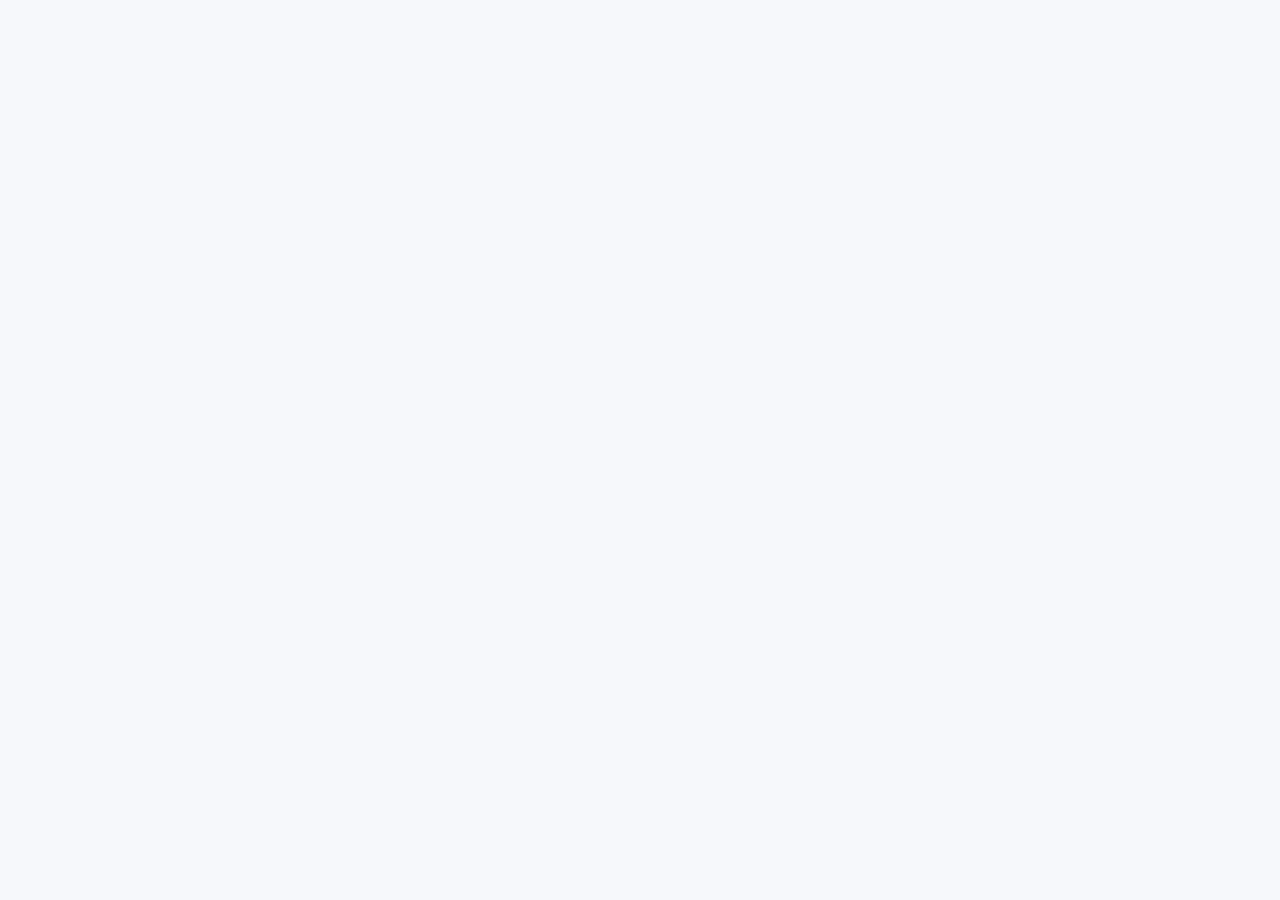
==== index.html @ ae8ec5ec "Initial commit" ====
<!doctype html>
<html lang="th">
<head>
<meta charset="utf-8">
<meta name="viewport" content="width=device-width, initial-scale=1">
<title>หน้าแรก | คลังกฎหมายคุรุสภา</title>
<meta name="description" content="คลังกฎหมายและข้อเสนอปฏิรูปอนุบัญญัติคุรุสภา — เครื่องมือภายในทีมยกร่าง">
<link rel="preconnect" href="https://fonts.googleapis.com">
<link rel="preconnect" href="https://fonts.gstatic.com" crossorigin>
<link href="https://fonts.googleapis.com/css2?family=Sarabun:wght@400;600;700&display=swap" rel="stylesheet">
<link rel="stylesheet" href="assets/css/style.css">
</head>
<body data-page="index.html">
<main>
  <div class="wrap">
    <div class="pagehead" id="pagehead"></div>
    <div id="app"></div>
  </div>
</main>
<script src="assets/js/app.js"></script>
</body>
</html>
---- assets/css/style.css ----
:root{
  --navy:#1f3864; --accent:#c55a11; --green:#375623; --red:#9c2a2a; --teal:#1f6e6e;
  --ink:#1b2733; --muted:#5b6b7b; --line:#e2e6ec; --bg:#f6f8fb; --card:#ffffff;
  --chip:#eef2f7; --shadow:0 1px 3px rgba(20,40,80,.08),0 1px 2px rgba(20,40,80,.06);
}
:root:not([data-theme="light"]) @media (prefers-color-scheme: dark){}
@media (prefers-color-scheme: dark){:root:not([data-theme="light"]){
  --ink:#e8edf3; --muted:#9fb0c0; --line:#26313f; --bg:#0f151d; --card:#161e29;
  --chip:#1d2734; --shadow:none;
}}
:root[data-theme="dark"]{--ink:#e8edf3;--muted:#9fb0c0;--line:#26313f;--bg:#0f151d;--card:#161e29;--chip:#1d2734;--shadow:none;}
*{box-sizing:border-box}
html,body{margin:0}
body{font-family:"Sarabun","TH Sarabun New",system-ui,sans-serif;color:var(--ink);background:var(--bg);
  line-height:1.55;font-size:17px;-webkit-font-smoothing:antialiased}
a{color:var(--navy);text-decoration:none}a:hover{text-decoration:underline}
.wrap{max-width:1120px;margin:0 auto;padding:0 16px}
/* header */
header.site{background:var(--navy);color:#fff;position:sticky;top:0;z-index:20;box-shadow:var(--shadow)}
header.site .wrap{display:flex;align-items:center;gap:14px;min-height:60px;flex-wrap:wrap}
header.site .brand{font-weight:700;font-size:20px;color:#fff;display:flex;align-items:center;gap:9px;white-space:nowrap}
header.site .brand .dot{width:11px;height:11px;border-radius:50%;background:var(--accent);display:inline-block}
header.site nav{display:flex;gap:2px;flex-wrap:wrap;margin-left:auto}
header.site nav a{color:#dfe7f2;padding:7px 11px;border-radius:7px;font-size:15.5px;white-space:nowrap}
header.site nav a:hover{background:rgba(255,255,255,.12);text-decoration:none}
header.site nav a.active{background:#fff;color:var(--navy);font-weight:600}
/* hero / page head */
.pagehead{padding:26px 0 8px}
.pagehead h1{margin:0 0 4px;font-size:27px;color:var(--navy)}
.pagehead p{margin:0;color:var(--muted)}
main{padding:16px 0 60px}
/* cards + grid */
.grid{display:grid;gap:14px}
.g4{grid-template-columns:repeat(4,1fr)}.g3{grid-template-columns:repeat(3,1fr)}.g2{grid-template-columns:repeat(2,1fr)}
@media(max-width:820px){.g4{grid-template-columns:repeat(2,1fr)}.g3,.g2{grid-template-columns:1fr}}
.card{background:var(--card);border:1px solid var(--line);border-radius:12px;padding:16px;box-shadow:var(--shadow)}
.stat{display:flex;flex-direction:column;gap:2px}
.stat .n{font-size:30px;font-weight:700;color:var(--navy);line-height:1}
.stat .l{color:var(--muted);font-size:14.5px}
.stat .s{font-size:13px;color:var(--muted)}
.card h3{margin:0 0 8px;font-size:18px;color:var(--navy)}
/* chips / badges */
.chip{display:inline-block;background:var(--chip);color:var(--ink);border-radius:999px;padding:2px 10px;font-size:13px;margin:2px 4px 2px 0;border:1px solid var(--line)}
.badge{display:inline-block;border-radius:6px;padding:1px 8px;font-size:12.5px;font-weight:600;white-space:nowrap}
.b-keep{background:#e6f0e6;color:var(--green)} .b-amend{background:#fbf0e0;color:var(--accent)}
.b-repeal{background:#f7e4e4;color:var(--red)} .b-verify{background:#ececec;color:#555}
.b-done{background:#e7f1f1;color:var(--teal)}
.b-inforce{background:#e6f0e6;color:var(--green)} .b-amended{background:#fbf0e0;color:var(--accent)}
.b-repealed{background:#f7e4e4;color:var(--red)} .b-reference{background:#eef2f7;color:var(--navy)}
.b-draft{background:#f0ecf7;color:#5b3b8c}
/* controls */
.controls{display:flex;gap:10px;flex-wrap:wrap;align-items:center;margin:6px 0 14px}
.controls input[type=search],.controls select{font-family:inherit;font-size:15.5px;padding:9px 12px;border:1px solid var(--line);
  border-radius:9px;background:var(--card);color:var(--ink)}
.controls input[type=search]{flex:1;min-width:220px}
.count{color:var(--muted);font-size:14.5px}
/* list */
.item{background:var(--card);border:1px solid var(--line);border-radius:11px;padding:13px 15px;margin-bottom:9px;box-shadow:var(--shadow)}
.item h4{margin:0 0 4px;font-size:17px}
.item .meta{color:var(--muted);font-size:13.5px;display:flex;gap:10px;flex-wrap:wrap;align-items:center}
.item .note{margin-top:6px;font-size:14px;color:var(--muted)}
/* table */
table.tbl{width:100%;border-collapse:collapse;background:var(--card);border-radius:11px;overflow:hidden;box-shadow:var(--shadow);font-size:14.5px}
table.tbl th{background:var(--navy);color:#fff;text-align:left;padding:9px 11px;font-weight:600;font-size:14px}
table.tbl td{padding:9px 11px;border-top:1px solid var(--line);vertical-align:top}
table.tbl tr:nth-child(even) td{background:rgba(0,0,0,.015)}
/* hierarchy */
.level{margin:0 0 12px}
.level .lh{font-weight:700;color:var(--navy);margin-bottom:6px}
.tree .node{border-left:3px solid var(--navy);background:var(--card);border:1px solid var(--line);border-left-width:4px;
  border-radius:9px;padding:10px 13px;margin:7px 0;box-shadow:var(--shadow)}
.tree .node small{color:var(--muted)}
.arrow{color:var(--muted);text-align:center;font-size:20px;margin:-2px 0}
/* compare */
.cmp{display:grid;grid-template-columns:1fr 1fr;gap:0;border:1px solid var(--line);border-radius:11px;overflow:hidden}
@media(max-width:820px){.cmp{grid-template-columns:1fr}}
.cmp .col{padding:12px 14px}.cmp .col+.col{border-left:1px solid var(--line)}
.cmp .colh{font-weight:700;color:#fff;padding:8px 14px}
.cmp .old .colh{background:#8a8a8a}.cmp .new .colh{background:var(--green)}
.cmp .row{border-top:1px solid var(--line);font-size:14.5px}
/* callout */
.callout{border-left:4px solid var(--accent);background:#fff6ec;border-radius:9px;padding:12px 15px;margin:12px 0}
.callout.green{border-color:var(--green);background:#eaf4ea}.callout.red{border-color:var(--red);background:#fbeaea}
.callout.teal{border-color:var(--teal);background:#e7f1f1}
.callout h3{margin:0 0 5px}
footer.site{border-top:1px solid var(--line);color:var(--muted);font-size:13.5px;padding:20px 0;text-align:center}
.backlink{display:inline-block;margin:10px 0;color:var(--muted)}
.hide{display:none!important}
.pill-row{display:flex;gap:8px;flex-wrap:wrap;margin:10px 0}
.pill{cursor:pointer;border:1px solid var(--line);background:var(--card);border-radius:999px;padding:5px 13px;font-size:14px;color:var(--ink)}
.pill.on{background:var(--navy);color:#fff;border-color:var(--navy)}
.disclaimer{font-size:12.5px;color:var(--muted);font-style:italic}
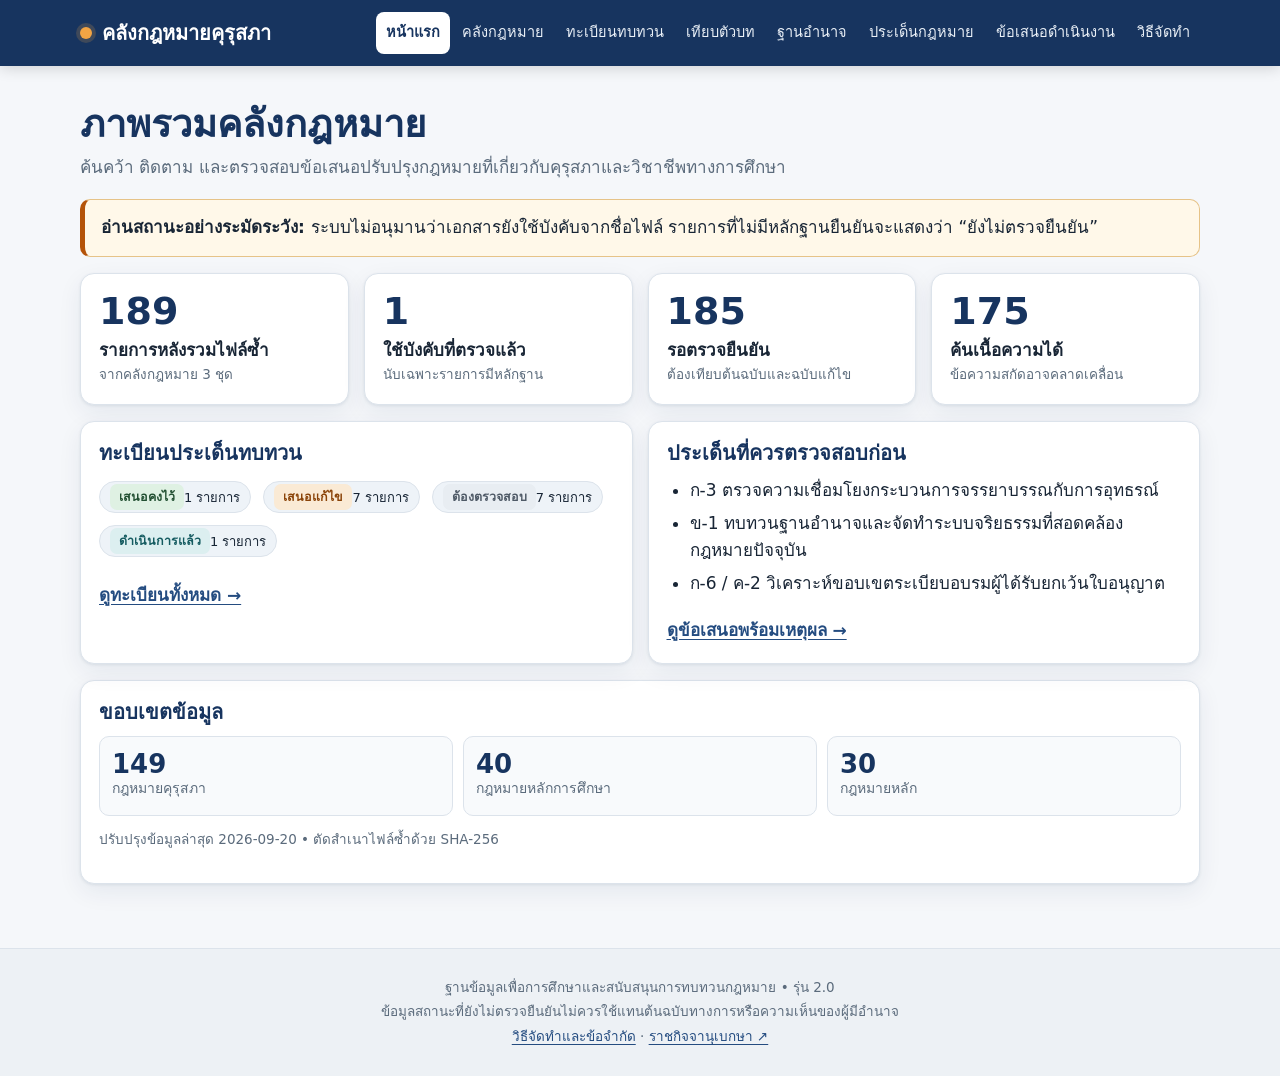
==== commit abd0bbc2: "Edit by Chat GPT แก้ไขชุดไฟล์โดยใช้ Chat GPT" ====
--- a/index.html
+++ b/index.html
@@ -4,7 +4,8 @@
 <meta charset="utf-8">
 <meta name="viewport" content="width=device-width, initial-scale=1">
 <title>หน้าแรก | คลังกฎหมายคุรุสภา</title>
-<meta name="description" content="คลังกฎหมายและข้อเสนอปฏิรูปอนุบัญญัติคุรุสภา — เครื่องมือภายในทีมยกร่าง">
+<meta name="description" content="คลังกฎหมายคุรุสภา กฎหมายการศึกษา และข้อเสนอทบทวน พร้อมแสดงระดับการตรวจยืนยัน">
+<link rel="icon" href="assets/favicon.svg" type="image/svg+xml">
 <link rel="preconnect" href="https://fonts.googleapis.com">
 <link rel="preconnect" href="https://fonts.gstatic.com" crossorigin>
 <link href="https://fonts.googleapis.com/css2?family=Sarabun:wght@400;600;700&display=swap" rel="stylesheet">
--- a/assets/css/style.css
+++ b/assets/css/style.css
@@ -1,92 +1,237 @@
-:root{
-  --navy:#1f3864; --accent:#c55a11; --green:#375623; --red:#9c2a2a; --teal:#1f6e6e;
-  --ink:#1b2733; --muted:#5b6b7b; --line:#e2e6ec; --bg:#f6f8fb; --card:#ffffff;
-  --chip:#eef2f7; --shadow:0 1px 3px rgba(20,40,80,.08),0 1px 2px rgba(20,40,80,.06);
-}
-:root:not([data-theme="light"]) @media (prefers-color-scheme: dark){}
-@media (prefers-color-scheme: dark){:root:not([data-theme="light"]){
-  --ink:#e8edf3; --muted:#9fb0c0; --line:#26313f; --bg:#0f151d; --card:#161e29;
-  --chip:#1d2734; --shadow:none;
-}}
-:root[data-theme="dark"]{--ink:#e8edf3;--muted:#9fb0c0;--line:#26313f;--bg:#0f151d;--card:#161e29;--chip:#1d2734;--shadow:none;}
-*{box-sizing:border-box}
-html,body{margin:0}
-body{font-family:"Sarabun","TH Sarabun New",system-ui,sans-serif;color:var(--ink);background:var(--bg);
-  line-height:1.55;font-size:17px;-webkit-font-smoothing:antialiased}
-a{color:var(--navy);text-decoration:none}a:hover{text-decoration:underline}
-.wrap{max-width:1120px;margin:0 auto;padding:0 16px}
-/* header */
-header.site{background:var(--navy);color:#fff;position:sticky;top:0;z-index:20;box-shadow:var(--shadow)}
-header.site .wrap{display:flex;align-items:center;gap:14px;min-height:60px;flex-wrap:wrap}
-header.site .brand{font-weight:700;font-size:20px;color:#fff;display:flex;align-items:center;gap:9px;white-space:nowrap}
-header.site .brand .dot{width:11px;height:11px;border-radius:50%;background:var(--accent);display:inline-block}
-header.site nav{display:flex;gap:2px;flex-wrap:wrap;margin-left:auto}
-header.site nav a{color:#dfe7f2;padding:7px 11px;border-radius:7px;font-size:15.5px;white-space:nowrap}
-header.site nav a:hover{background:rgba(255,255,255,.12);text-decoration:none}
-header.site nav a.active{background:#fff;color:var(--navy);font-weight:600}
-/* hero / page head */
-.pagehead{padding:26px 0 8px}
-.pagehead h1{margin:0 0 4px;font-size:27px;color:var(--navy)}
-.pagehead p{margin:0;color:var(--muted)}
-main{padding:16px 0 60px}
-/* cards + grid */
-.grid{display:grid;gap:14px}
-.g4{grid-template-columns:repeat(4,1fr)}.g3{grid-template-columns:repeat(3,1fr)}.g2{grid-template-columns:repeat(2,1fr)}
-@media(max-width:820px){.g4{grid-template-columns:repeat(2,1fr)}.g3,.g2{grid-template-columns:1fr}}
-.card{background:var(--card);border:1px solid var(--line);border-radius:12px;padding:16px;box-shadow:var(--shadow)}
-.stat{display:flex;flex-direction:column;gap:2px}
-.stat .n{font-size:30px;font-weight:700;color:var(--navy);line-height:1}
-.stat .l{color:var(--muted);font-size:14.5px}
-.stat .s{font-size:13px;color:var(--muted)}
-.card h3{margin:0 0 8px;font-size:18px;color:var(--navy)}
-/* chips / badges */
-.chip{display:inline-block;background:var(--chip);color:var(--ink);border-radius:999px;padding:2px 10px;font-size:13px;margin:2px 4px 2px 0;border:1px solid var(--line)}
-.badge{display:inline-block;border-radius:6px;padding:1px 8px;font-size:12.5px;font-weight:600;white-space:nowrap}
-.b-keep{background:#e6f0e6;color:var(--green)} .b-amend{background:#fbf0e0;color:var(--accent)}
-.b-repeal{background:#f7e4e4;color:var(--red)} .b-verify{background:#ececec;color:#555}
-.b-done{background:#e7f1f1;color:var(--teal)}
-.b-inforce{background:#e6f0e6;color:var(--green)} .b-amended{background:#fbf0e0;color:var(--accent)}
-.b-repealed{background:#f7e4e4;color:var(--red)} .b-reference{background:#eef2f7;color:var(--navy)}
-.b-draft{background:#f0ecf7;color:#5b3b8c}
-/* controls */
-.controls{display:flex;gap:10px;flex-wrap:wrap;align-items:center;margin:6px 0 14px}
-.controls input[type=search],.controls select{font-family:inherit;font-size:15.5px;padding:9px 12px;border:1px solid var(--line);
-  border-radius:9px;background:var(--card);color:var(--ink)}
-.controls input[type=search]{flex:1;min-width:220px}
-.count{color:var(--muted);font-size:14.5px}
-/* list */
-.item{background:var(--card);border:1px solid var(--line);border-radius:11px;padding:13px 15px;margin-bottom:9px;box-shadow:var(--shadow)}
-.item h4{margin:0 0 4px;font-size:17px}
-.item .meta{color:var(--muted);font-size:13.5px;display:flex;gap:10px;flex-wrap:wrap;align-items:center}
-.item .note{margin-top:6px;font-size:14px;color:var(--muted)}
-/* table */
-table.tbl{width:100%;border-collapse:collapse;background:var(--card);border-radius:11px;overflow:hidden;box-shadow:var(--shadow);font-size:14.5px}
-table.tbl th{background:var(--navy);color:#fff;text-align:left;padding:9px 11px;font-weight:600;font-size:14px}
-table.tbl td{padding:9px 11px;border-top:1px solid var(--line);vertical-align:top}
-table.tbl tr:nth-child(even) td{background:rgba(0,0,0,.015)}
-/* hierarchy */
-.level{margin:0 0 12px}
-.level .lh{font-weight:700;color:var(--navy);margin-bottom:6px}
-.tree .node{border-left:3px solid var(--navy);background:var(--card);border:1px solid var(--line);border-left-width:4px;
-  border-radius:9px;padding:10px 13px;margin:7px 0;box-shadow:var(--shadow)}
-.tree .node small{color:var(--muted)}
-.arrow{color:var(--muted);text-align:center;font-size:20px;margin:-2px 0}
-/* compare */
-.cmp{display:grid;grid-template-columns:1fr 1fr;gap:0;border:1px solid var(--line);border-radius:11px;overflow:hidden}
-@media(max-width:820px){.cmp{grid-template-columns:1fr}}
-.cmp .col{padding:12px 14px}.cmp .col+.col{border-left:1px solid var(--line)}
-.cmp .colh{font-weight:700;color:#fff;padding:8px 14px}
-.cmp .old .colh{background:#8a8a8a}.cmp .new .colh{background:var(--green)}
-.cmp .row{border-top:1px solid var(--line);font-size:14.5px}
-/* callout */
-.callout{border-left:4px solid var(--accent);background:#fff6ec;border-radius:9px;padding:12px 15px;margin:12px 0}
-.callout.green{border-color:var(--green);background:#eaf4ea}.callout.red{border-color:var(--red);background:#fbeaea}
-.callout.teal{border-color:var(--teal);background:#e7f1f1}
-.callout h3{margin:0 0 5px}
-footer.site{border-top:1px solid var(--line);color:var(--muted);font-size:13.5px;padding:20px 0;text-align:center}
-.backlink{display:inline-block;margin:10px 0;color:var(--muted)}
-.hide{display:none!important}
-.pill-row{display:flex;gap:8px;flex-wrap:wrap;margin:10px 0}
-.pill{cursor:pointer;border:1px solid var(--line);background:var(--card);border-radius:999px;padding:5px 13px;font-size:14px;color:var(--ink)}
-.pill.on{background:var(--navy);color:#fff;border-color:var(--navy)}
-.disclaimer{font-size:12.5px;color:var(--muted);font-style:italic}
+:root {
+  --navy: #17345f;
+  --navy-2: #244c80;
+  --accent: #b45309;
+  --green: #28603b;
+  --red: #962d2d;
+  --teal: #126b70;
+  --ink: #182535;
+  --muted: #5b6b7c;
+  --line: #dce3eb;
+  --bg: #f5f7fa;
+  --card: #fff;
+  --chip: #eef3f8;
+  --focus: #f5a623;
+  --shadow: 0 8px 24px rgba(19, 48, 82, .07), 0 1px 3px rgba(19, 48, 82, .08);
+}
+
+* { box-sizing: border-box; }
+html { scroll-behavior: smooth; }
+html, body { margin: 0; min-height: 100%; }
+body {
+  color: var(--ink);
+  background: var(--bg);
+  font-family: "Sarabun", system-ui, -apple-system, sans-serif;
+  font-size: 17px;
+  line-height: 1.62;
+  -webkit-font-smoothing: antialiased;
+}
+a { color: var(--navy-2); text-underline-offset: 3px; }
+a:hover { text-decoration-thickness: 2px; }
+button, input, select { font: inherit; }
+button { cursor: pointer; }
+:focus-visible { outline: 3px solid var(--focus); outline-offset: 3px; }
+.wrap { width: min(1120px, calc(100% - 32px)); margin-inline: auto; }
+.skip-link {
+  position: fixed; left: 16px; top: -100px; z-index: 100;
+  padding: 10px 16px; border-radius: 0 0 8px 8px; background: #fff; color: var(--navy); font-weight: 700;
+}
+.skip-link:focus { top: 0; }
+
+/* Header */
+header.site { position: sticky; top: 0; z-index: 30; color: #fff; background: var(--navy); box-shadow: 0 2px 14px rgba(0, 0, 0, .16); }
+.header-inner { display: flex; align-items: center; min-height: 66px; gap: 16px; }
+.brand { display: flex; align-items: center; gap: 10px; color: #fff; font-size: 20px; font-weight: 700; text-decoration: none; white-space: nowrap; }
+.brand:hover { text-decoration: none; }
+.brand .dot { width: 12px; height: 12px; border-radius: 50%; background: #f2a444; box-shadow: 0 0 0 4px rgba(242, 164, 68, .18); }
+header.site nav { display: flex; flex-wrap: wrap; justify-content: flex-end; gap: 2px; margin-left: auto; }
+header.site nav a { min-height: 42px; display: inline-flex; align-items: center; padding: 7px 10px; border-radius: 8px; color: #eaf0f7; font-size: 14.5px; text-decoration: none; white-space: nowrap; }
+header.site nav a:hover { background: rgba(255, 255, 255, .12); }
+header.site nav a.active { color: var(--navy); background: #fff; font-weight: 700; }
+.nav-toggle { display: none; align-items: center; min-height: 44px; gap: 7px; margin-left: auto; padding: 7px 12px; color: #fff; background: transparent; border: 1px solid rgba(255, 255, 255, .55); border-radius: 8px; }
+
+/* Layout and typography */
+main { min-height: 70vh; padding-bottom: 64px; }
+.pagehead { padding: 34px 0 18px; }
+.pagehead h1 { max-width: 900px; margin: 0 0 5px; color: var(--navy); font-size: clamp(27px, 3vw, 38px); line-height: 1.28; }
+.pagehead p { max-width: 860px; margin: 0; color: var(--muted); font-size: 17px; }
+h2, h3 { color: var(--navy); line-height: 1.35; }
+.card h2, .callout h2, .tracker-group h2 { margin: 0 0 10px; font-size: 20px; }
+.card h3 { margin: 12px 0 6px; font-size: 17px; }
+.grid { display: grid; gap: 15px; }
+.g4 { grid-template-columns: repeat(4, minmax(0, 1fr)); }
+.g3 { grid-template-columns: repeat(3, minmax(0, 1fr)); }
+.g2 { grid-template-columns: repeat(2, minmax(0, 1fr)); }
+.section-gap { margin-top: 16px; }
+.card { padding: 18px; border: 1px solid var(--line); border-radius: 14px; background: var(--card); box-shadow: var(--shadow); }
+.stat { display: flex; min-height: 130px; flex-direction: column; justify-content: center; }
+.stat .n { color: var(--navy); font-size: 38px; font-weight: 700; line-height: 1; }
+.stat .l { margin-top: 7px; font-weight: 600; }
+.stat .s { color: var(--muted); font-size: 13.5px; }
+.compact-list { margin: 6px 0 12px; padding-left: 23px; }
+.compact-list li { margin-bottom: 5px; }
+.text-link { display: inline-block; margin-top: 8px; font-weight: 600; }
+.lead { color: #304257; font-size: 18px; }
+.fine-print { color: var(--muted); font-size: 13.5px; }
+.empty-state { padding: 26px; border: 1px dashed #aeb9c7; border-radius: 12px; color: var(--muted); text-align: center; background: rgba(255, 255, 255, .5); }
+
+/* Notices */
+.notice { margin: 0 0 16px; padding: 14px 16px; border: 1px solid #e6c388; border-left: 5px solid var(--accent); border-radius: 10px; background: #fff8e9; }
+.notice.subtle { border-color: #cdd9e7; border-left-color: var(--navy-2); background: #f1f6fc; }
+.callout { margin: 16px 0; padding: 14px 17px; border-left: 5px solid var(--accent); border-radius: 10px; background: #fff6e9; }
+.callout p { margin: 5px 0; }
+.callout.green { border-color: var(--green); background: #edf7ef; }
+.callout.red { border-color: var(--red); background: #fceeee; }
+.callout.teal { border-color: var(--teal); background: #eaf6f7; }
+.callout.warning { border-color: var(--accent); background: #fff8e9; }
+
+/* Badges and buttons */
+.chip { display: inline-flex; align-items: center; min-height: 28px; margin: 2px 4px 2px 0; padding: 2px 10px; border: 1px solid var(--line); border-radius: 999px; background: var(--chip); font-size: 13px; }
+.badge { display: inline-flex; align-items: center; min-height: 26px; padding: 2px 9px; border-radius: 7px; font-size: 12.5px; font-weight: 700; white-space: nowrap; }
+.b-keep, .b-inforce { color: #214f31; background: #dff1e3; }
+.b-amend, .b-amended { color: #8a4308; background: #faead5; }
+.b-repeal, .b-repealed { color: #812828; background: #f5dede; }
+.b-verify, .b-unverified { color: #4e5966; background: #e8edf2; }
+.b-done { color: #145b60; background: #dceff0; }
+.b-reference { color: var(--navy); background: #e6edf6; }
+.b-draft { color: #5a3b87; background: #eee7f7; }
+.button { display: inline-flex; min-height: 44px; align-items: center; justify-content: center; padding: 8px 14px; border: 1px solid var(--navy); border-radius: 9px; color: #fff; background: var(--navy); font-weight: 600; text-decoration: none; }
+.button:hover { background: var(--navy-2); text-decoration: none; }
+.button.secondary { color: var(--navy); background: #fff; }
+
+/* Dashboard */
+.scope-grid { display: grid; grid-template-columns: repeat(3, 1fr); gap: 10px; }
+.scope-item { display: flex; min-height: 80px; flex-direction: column; justify-content: center; padding: 12px; border: 1px solid var(--line); border-radius: 10px; text-decoration: none; background: #f8fafc; }
+.scope-item:hover { border-color: #94a9c0; text-decoration: none; }
+.scope-item strong { color: var(--navy); font-size: 26px; line-height: 1; }
+.scope-item span { color: var(--muted); font-size: 14px; }
+
+/* Controls */
+.controls { display: flex; flex-wrap: wrap; align-items: end; gap: 10px; margin: 14px 0 17px; padding: 14px; border: 1px solid var(--line); border-radius: 12px; background: var(--card); }
+.field { display: flex; min-width: 150px; flex-direction: column; gap: 4px; color: var(--muted); font-size: 13px; }
+.field:first-child { flex: 1 1 240px; }
+.field-label { font-weight: 600; }
+.field input, .field select, .controls input[type="search"], .controls select { min-height: 44px; padding: 8px 11px; border: 1px solid #b8c4d1; border-radius: 8px; color: var(--ink); background: #fff; }
+.check-field { display: inline-flex; min-height: 44px; align-items: center; gap: 7px; color: var(--ink); white-space: nowrap; }
+.check-field input { width: 20px; height: 20px; accent-color: var(--navy); }
+.result-count { margin-left: auto; padding-bottom: 10px; color: var(--muted); font-size: 14px; }
+
+/* Library */
+.item { margin-bottom: 10px; padding: 15px 17px; border: 1px solid var(--line); border-radius: 12px; background: var(--card); box-shadow: var(--shadow); }
+.item h2 { margin: 0 0 7px; font-size: 18px; }
+.meta { display: flex; flex-wrap: wrap; align-items: center; gap: 7px 10px; color: var(--muted); font-size: 13.5px; }
+.note { margin: 8px 0 0; color: var(--muted); font-size: 14.5px; }
+.search-snippet { margin: 9px 0 0; padding: 8px 10px; border-radius: 7px; color: #3c4b5b; background: #f5f7fa; font-size: 14px; }
+mark { padding: 0 2px; background: #ffdd7a; }
+
+/* Tables and detail */
+.table-scroll { max-width: 100%; overflow-x: auto; border-radius: 0 0 12px 12px; -webkit-overflow-scrolling: touch; }
+table.tbl { width: 100%; min-width: 850px; border-collapse: collapse; color: var(--ink); background: var(--card); font-size: 14.5px; }
+table.tbl th { padding: 10px 12px; color: #fff; background: var(--navy); text-align: left; font-weight: 600; }
+table.tbl td { padding: 10px 12px; border-top: 1px solid var(--line); vertical-align: top; }
+table.tbl tr:nth-child(even) td { background: #fafbfd; }
+.tracker-group { margin-bottom: 17px; border: 1px solid var(--line); border-radius: 13px; background: var(--card); box-shadow: var(--shadow); overflow: hidden; }
+.tracker-group > h2 { margin: 0; padding: 11px 14px; color: #fff; background: var(--navy); }
+.detail-table { width: 100%; border-collapse: collapse; }
+.detail-table th, .detail-table td { padding: 10px 8px; border-bottom: 1px solid var(--line); text-align: left; vertical-align: top; }
+.detail-table th { width: 210px; color: var(--navy); }
+.detail-table tr:last-child th, .detail-table tr:last-child td { border-bottom: 0; }
+.source-list { overflow-wrap: anywhere; }
+.source-list li { margin-bottom: 8px; }
+.source-list code { display: block; margin-top: 2px; color: var(--muted); font-size: 12px; }
+.action-row { display: flex; flex-wrap: wrap; gap: 9px; margin: 13px 0 8px; }
+.citation-box { width: 100%; min-height: 128px; margin: 10px 0 13px; padding: 13px 15px; border: 1px solid var(--line); border-left: 4px solid var(--navy-2); border-radius: 8px; color: var(--ink); background: #f7f9fc; font-family: inherit; font-size: 15px; line-height: 1.6; resize: vertical; overflow-wrap: anywhere; }
+.backlink { display: inline-block; margin: 4px 0 12px; color: var(--muted); }
+.fulltext { max-height: 560px; margin: 12px 0 0; padding: 14px; overflow: auto; border: 1px solid var(--line); border-radius: 8px; white-space: pre-wrap; color: #273747; background: #fbfcfd; font-family: "Sarabun", system-ui, sans-serif; font-size: 15px; line-height: 1.7; }
+.loading { color: var(--muted); }
+
+/* Tracker filters */
+.pill-row { display: flex; flex-wrap: wrap; gap: 8px; margin: 12px 0 15px; }
+.pill { min-height: 42px; padding: 7px 14px; border: 1px solid #aebac7; border-radius: 999px; color: var(--ink); background: var(--card); }
+.pill.on { color: #fff; border-color: var(--navy); background: var(--navy); }
+
+/* Proposals, opinions and authority */
+.proposal-group, .opinion { margin-bottom: 16px; }
+.proposal-item { padding: 14px 0; border-top: 1px solid var(--line); }
+.proposal-item:first-of-type { border-top: 0; }
+.proposal-item h3 { margin-top: 0; }
+.proposal-details { display: grid; grid-template-columns: minmax(150px, 210px) 1fr; margin: 12px 0 0; border-top: 1px solid var(--line); }
+.proposal-details dt, .proposal-details dd { margin: 0; padding: 7px 5px; border-bottom: 1px solid var(--line); }
+.proposal-details dt { color: var(--navy); font-weight: 700; }
+.opinion > section { padding-top: 3px; }
+.opinion > section h3 { margin-bottom: 3px; }
+.opinion > section p { margin-top: 0; }
+.level { margin: 0 0 10px; }
+.level > h2 { margin: 0 0 8px; font-size: 19px; }
+.tree .node { margin: 8px 0; padding: 12px 15px; border: 1px solid var(--line); border-left: 5px solid var(--navy-2); border-radius: 10px; background: var(--card); box-shadow: var(--shadow); }
+.tree .node h3 { margin: 0 0 4px; }
+.tree .node p { margin: 4px 0; }
+.tree .basis { color: var(--muted); font-size: 14px; }
+.arrow { margin: -2px 0 7px; color: var(--muted); font-size: 25px; text-align: center; }
+
+/* Compare */
+.cmp { display: grid; grid-template-columns: 1fr 1fr; border: 1px solid var(--line); border-radius: 12px; overflow: hidden; background: var(--card); }
+.cmp .col { min-width: 0; padding: 0 15px 14px; }
+.cmp .col + .col { border-left: 1px solid var(--line); }
+.cmp .colh { margin: 0 -15px 9px; padding: 10px 15px; color: #fff; font-size: 17px; }
+.cmp .old .colh { background: #687382; }
+.cmp .new .colh { background: var(--green); }
+.cmp .row { padding: 10px 0; border-top: 1px solid var(--line); font-size: 14.5px; }
+
+/* Methodology */
+.method-grid { display: grid; grid-template-columns: minmax(0, 1fr) minmax(0, 1fr); gap: 15px; }
+.steps { counter-reset: steps; list-style: none; margin: 0; padding: 0; }
+.steps li { counter-increment: steps; position: relative; margin-bottom: 12px; padding-left: 46px; }
+.steps li::before { content: counter(steps); position: absolute; left: 0; top: 0; display: grid; width: 32px; height: 32px; place-items: center; border-radius: 50%; color: #fff; background: var(--navy); font-weight: 700; }
+
+footer.site { padding: 25px 0; border-top: 1px solid var(--line); color: var(--muted); background: #edf1f5; text-align: center; font-size: 13.5px; }
+footer.site p { margin: 3px 0; }
+
+@media (max-width: 980px) {
+  .g4 { grid-template-columns: repeat(2, minmax(0, 1fr)); }
+  .nav-toggle { display: inline-flex; }
+  .nav-toggle-label { font-size: 14px; }
+  header.site nav { display: none; position: absolute; left: 0; right: 0; top: 66px; max-height: calc(100vh - 66px); padding: 10px 16px 16px; overflow-y: auto; background: var(--navy); box-shadow: 0 12px 20px rgba(0, 0, 0, .2); }
+  header.site nav.open { display: grid; grid-template-columns: repeat(2, minmax(0, 1fr)); gap: 5px; }
+  header.site nav a { justify-content: center; border: 1px solid rgba(255, 255, 255, .13); }
+}
+
+@media (max-width: 720px) {
+  body { font-size: 16px; }
+  .wrap { width: min(100% - 24px, 1120px); }
+  .pagehead { padding: 25px 0 13px; }
+  .g2, .g3, .g4, .scope-grid, .method-grid { grid-template-columns: 1fr; }
+  .stat { min-height: 105px; }
+  .controls { align-items: stretch; }
+  .field, .field:first-child { width: 100%; flex: 1 1 100%; }
+  .result-count { width: 100%; margin: 0; padding: 2px 0; }
+  .detail-table, .detail-table tbody, .detail-table tr, .detail-table th, .detail-table td { display: block; width: 100%; }
+  .detail-table tr { padding: 8px 0; border-bottom: 1px solid var(--line); }
+  .detail-table tr:last-child { border-bottom: 0; }
+  .detail-table th, .detail-table td { padding: 2px 0; border: 0; }
+  .proposal-details { grid-template-columns: 1fr; }
+  .proposal-details dt { padding-bottom: 0; border-bottom: 0; }
+  .proposal-details dd { padding-top: 2px; }
+  .cmp { grid-template-columns: 1fr; }
+  .cmp .col + .col { border-top: 1px solid var(--line); border-left: 0; }
+  .source-list { padding-left: 22px; }
+}
+
+@media (max-width: 420px) {
+  .brand { font-size: 17px; }
+  .nav-toggle-label { display: none; }
+  header.site nav.open { grid-template-columns: 1fr; }
+  .card { padding: 15px; }
+}
+
+@media (prefers-reduced-motion: reduce) {
+  html { scroll-behavior: auto; }
+  *, *::before, *::after { animation-duration: .01ms !important; animation-iteration-count: 1 !important; transition-duration: .01ms !important; }
+}
+
+@media print {
+  header.site, footer.site, .controls, .nav-toggle, .skip-link { display: none !important; }
+  body { color: #000; background: #fff; }
+  .card, .item, .tracker-group { break-inside: avoid; box-shadow: none; }
+  main { padding: 0; }
+}
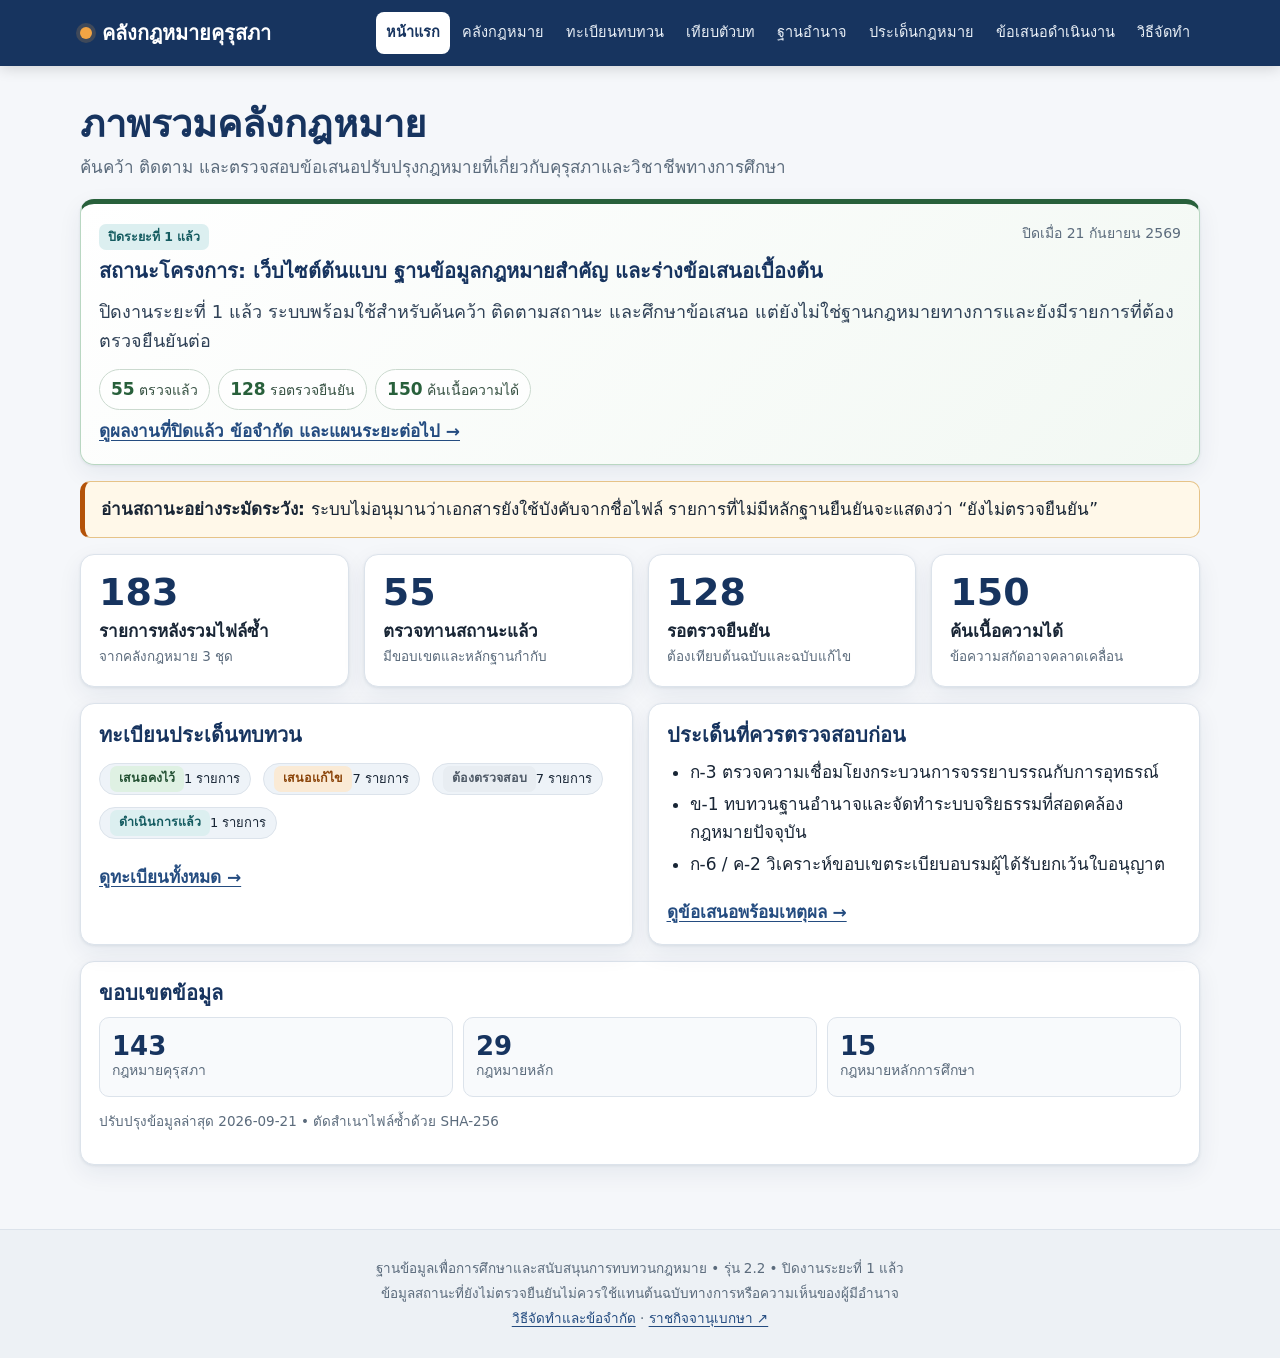
==== commit 8d3c5db4: "ปิดงานระยะที่ 1 สิ่งที่ดำเนินการ: - หน้าแรกแสดงป้าย “ปิดระยะที่ 1 แล้ว” พร้อมวันที่ปิดงาน - แสดงสถาน" ====
--- a/index.html
+++ b/index.html
@@ -9,7 +9,7 @@
 <link rel="preconnect" href="https://fonts.googleapis.com">
 <link rel="preconnect" href="https://fonts.gstatic.com" crossorigin>
 <link href="https://fonts.googleapis.com/css2?family=Sarabun:wght@400;600;700&display=swap" rel="stylesheet">
-<link rel="stylesheet" href="assets/css/style.css">
+<link rel="stylesheet" href="assets/css/style.css?v=20260921-2">
 </head>
 <body data-page="index.html">
 <main>
@@ -18,6 +18,6 @@
     <div id="app"></div>
   </div>
 </main>
-<script src="assets/js/app.js"></script>
+<script src="assets/js/app.js?v=20260921-2"></script>
 </body>
 </html>
--- a/assets/css/style.css
+++ b/assets/css/style.css
@@ -90,6 +90,7 @@
 .badge { display: inline-flex; align-items: center; min-height: 26px; padding: 2px 9px; border-radius: 7px; font-size: 12.5px; font-weight: 700; white-space: nowrap; }
 .b-keep, .b-inforce { color: #214f31; background: #dff1e3; }
 .b-amend, .b-amended { color: #8a4308; background: #faead5; }
+.b-superseded { color: #5f3b72; background: #eee4f3; }
 .b-repeal, .b-repealed { color: #812828; background: #f5dede; }
 .b-verify, .b-unverified { color: #4e5966; background: #e8edf2; }
 .b-done { color: #145b60; background: #dceff0; }
@@ -100,6 +101,25 @@
 .button.secondary { color: var(--navy); background: #fff; }
 
 /* Dashboard */
+.phase-status { margin-bottom: 16px; border-color: #b9d7c2; border-top: 5px solid var(--green); background: linear-gradient(135deg, #fff 0%, #f2f8f3 100%); }
+.phase-status-full { padding: 18px; border: 1px solid #b9d7c2; border-top-width: 5px; border-radius: 14px; scroll-margin-top: 82px; }
+.phase-status-head { display: flex; align-items: start; justify-content: space-between; gap: 16px; }
+.phase-status-head h2 { margin: 8px 0 4px; }
+.phase-date { flex: 0 0 auto; color: var(--muted); font-size: 14px; }
+.phase-status .lead { margin: 8px 0 13px; }
+.phase-metrics { display: flex; flex-wrap: wrap; gap: 8px; }
+.phase-metrics span { padding: 6px 11px; border: 1px solid #cbdacf; border-radius: 999px; color: #365142; background: rgba(255, 255, 255, .78); font-size: 14px; }
+.phase-metrics strong { color: var(--green); font-size: 17px; }
+.phase-columns { margin-top: 16px; }
+.phase-columns li, .next-phase li { margin-bottom: 7px; }
+.limitation-card { border-left: 5px solid var(--accent); }
+.next-phase { margin-top: 16px; border-top: 5px solid var(--navy-2); }
+.eyebrow { margin: 0 0 3px; color: var(--teal); font-size: 13px; font-weight: 700; letter-spacing: .035em; text-transform: uppercase; }
+.roadmap-grid { display: grid; grid-template-columns: repeat(2, minmax(0, 1fr)); gap: 12px; margin-top: 15px; }
+.roadmap-item { padding: 15px; border: 1px solid var(--line); border-radius: 10px; background: #f8fafc; }
+.roadmap-item h3 { margin: 0 0 6px; }
+.roadmap-item p { margin: 5px 0; }
+.completion-test { color: var(--muted); font-size: 14.5px; }
 .scope-grid { display: grid; grid-template-columns: repeat(3, 1fr); gap: 10px; }
 .scope-item { display: flex; min-height: 80px; flex-direction: column; justify-content: center; padding: 12px; border: 1px solid var(--line); border-radius: 10px; text-decoration: none; background: #f8fafc; }
 .scope-item:hover { border-color: #94a9c0; text-decoration: none; }
@@ -139,6 +159,11 @@
 .source-list { overflow-wrap: anywhere; }
 .source-list li { margin-bottom: 8px; }
 .source-list code { display: block; margin-top: 2px; color: var(--muted); font-size: 12px; }
+.source-kind { color: var(--muted); font-size: 14px; }
+.relation-list { margin-bottom: 0; }
+.relation-list li { margin-bottom: 11px; }
+.relation-list li:last-child { margin-bottom: 0; }
+.relation-list p { margin: 2px 0 0; color: var(--muted); font-size: 14.5px; }
 .action-row { display: flex; flex-wrap: wrap; gap: 9px; margin: 13px 0 8px; }
 .citation-box { width: 100%; min-height: 128px; margin: 10px 0 13px; padding: 13px 15px; border: 1px solid var(--line); border-left: 4px solid var(--navy-2); border-radius: 8px; color: var(--ink); background: #f7f9fc; font-family: inherit; font-size: 15px; line-height: 1.6; resize: vertical; overflow-wrap: anywhere; }
 .backlink { display: inline-block; margin: 4px 0 12px; color: var(--muted); }
@@ -158,6 +183,21 @@
 .proposal-details { display: grid; grid-template-columns: minmax(150px, 210px) 1fr; margin: 12px 0 0; border-top: 1px solid var(--line); }
 .proposal-details dt, .proposal-details dd { margin: 0; padding: 7px 5px; border-bottom: 1px solid var(--line); }
 .proposal-details dt { color: var(--navy); font-weight: 700; }
+.proposal-subhead { margin: 16px 0 6px; color: var(--navy); }
+.draft-panel { margin-top: 18px; border: 1px solid #bdcad8; border-radius: 12px; background: #f8fafc; overflow: hidden; }
+.draft-panel > summary { padding: 13px 16px; color: var(--navy); background: #eaf1f8; font-weight: 700; cursor: pointer; }
+.draft-panel[open] > summary { border-bottom: 1px solid #bdcad8; }
+.draft-body { padding: 18px; }
+.draft-title { margin: 0 0 12px; color: var(--navy); font-size: 20px; text-align: center; }
+.draft-clause { padding: 10px 0; border-top: 1px solid var(--line); }
+.draft-clause h5, .domain-card h5 { margin: 0 0 6px; color: var(--navy); font-size: 17px; }
+.draft-clause p { margin: 5px 0; }
+.draft-clause ol, .domain-card ul, .domain-card ol { margin: 6px 0 0; padding-left: 25px; }
+.draft-annex { margin-top: 20px; padding-top: 16px; border-top: 3px solid var(--navy); }
+.draft-annex > h4 { margin: 0 0 12px; color: var(--navy); font-size: 20px; }
+.domain-card { margin: 10px 0; padding: 14px 16px; border: 1px solid var(--line); border-left: 5px solid var(--teal); border-radius: 9px; background: #fff; }
+.domain-card h6 { margin: 10px 0 2px; color: var(--ink); font-size: 15px; }
+.experience-card { border-left-color: var(--accent); }
 .opinion > section { padding-top: 3px; }
 .opinion > section h3 { margin-bottom: 3px; }
 .opinion > section p { margin-top: 0; }
@@ -200,7 +240,8 @@
   body { font-size: 16px; }
   .wrap { width: min(100% - 24px, 1120px); }
   .pagehead { padding: 25px 0 13px; }
-  .g2, .g3, .g4, .scope-grid, .method-grid { grid-template-columns: 1fr; }
+  .g2, .g3, .g4, .scope-grid, .method-grid, .roadmap-grid { grid-template-columns: 1fr; }
+  .phase-status-head { flex-direction: column; gap: 4px; }
   .stat { min-height: 105px; }
   .controls { align-items: stretch; }
   .field, .field:first-child { width: 100%; flex: 1 1 100%; }
